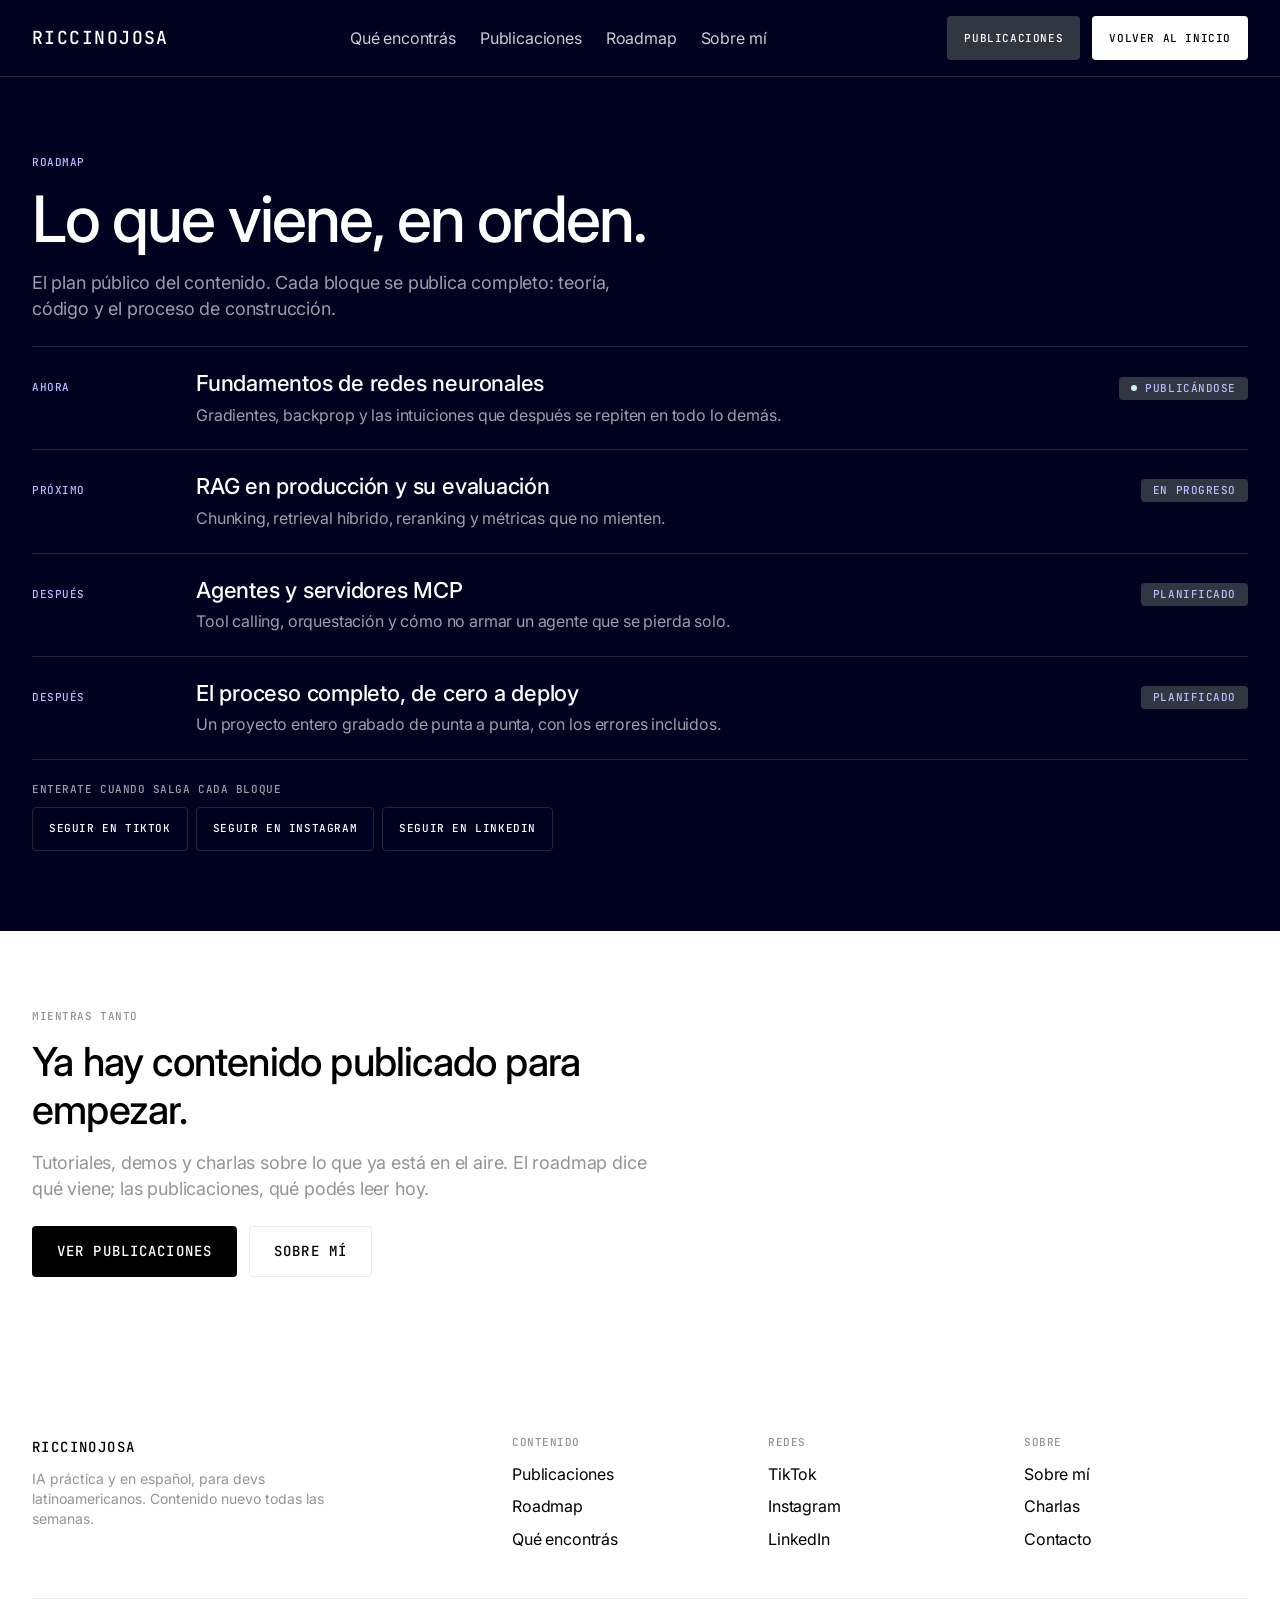
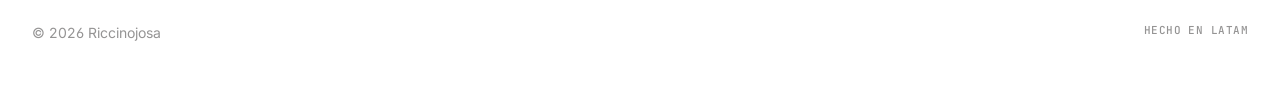
==== roadmap.html @ 115daccf "first version" ====
<!doctype html>
<html lang="es">
<head>
<meta charset="utf-8">
<meta name="viewport" content="width=device-width, initial-scale=1, viewport-fit=cover">
<title>Roadmap — Riccinojosa</title>
<meta name="description" content="El plan público del contenido de Riccinojosa: qué se está publicando ahora, qué viene después y en qué orden.">
<link rel="preconnect" href="https://fonts.googleapis.com">
<link rel="preconnect" href="https://fonts.gstatic.com" crossorigin>
<link href="https://fonts.googleapis.com/css2?family=Inter:wght@400;500&family=JetBrains+Mono:wght@400;500&display=swap" rel="stylesheet">
<link rel="stylesheet" href="styles.css">
</head>
<body id="top">

<!-- ───────── Nav ───────── -->
<header class="nav">
  <div class="container">
    <div class="nav-inner">
      <a class="wordmark" href="index.html">riccinojosa</a>
      <nav class="nav-links">
        <a href="index.html#que-encontras">Qué encontrás</a>
        <a href="index.html#publicaciones">Publicaciones</a>
        <a href="roadmap.html" aria-current="page">Roadmap</a>
        <a href="index.html#sobre-mi">Sobre mí</a>
      </nav>
      <div class="nav-actions">
        <a class="btn btn-ghost-dark" href="index.html#publicaciones">Publicaciones</a>
        <a class="btn btn-white" href="index.html">Volver al inicio</a>
      </div>
      <button class="nav-toggle" type="button" aria-label="Abrir menú" aria-expanded="false" aria-controls="nav-drawer">
        <span></span>
      </button>
    </div>
    <nav class="nav-drawer" id="nav-drawer" hidden>
      <a href="index.html#que-encontras">Qué encontrás</a>
      <a href="index.html#publicaciones">Publicaciones</a>
      <a href="roadmap.html" aria-current="page">Roadmap</a>
      <a href="index.html#sobre-mi">Sobre mí</a>
    </nav>
  </div>
</header>

<main>

<!-- ───────── Roadmap ───────── -->
<section class="band band-dark" id="roadmap">
  <div class="container stack-2xl">
    <div class="stack-lg">
      <p class="eyebrow" style="color:var(--periwinkle)">Roadmap</p>
      <h1 class="display-xxl" style="max-width:16ch">Lo que viene, en orden.</h1>
      <p class="body-lg muted-dark" style="max-width:54ch">
        El plan público del contenido. Cada bloque se publica completo: teoría, código
        y el proceso de construcción.
      </p>
    </div>

    <div class="roadmap">
      <div class="road-row">
        <p class="eyebrow">Ahora</p>
        <div>
          <h2 class="display-md">Fundamentos de redes neuronales</h2>
          <p class="muted-dark" style="margin:var(--s-sm) 0 0">Gradientes, backprop y las intuiciones que después se repiten en todo lo demás.</p>
        </div>
        <span class="badge-dark eyebrow"><span class="dot"></span>Publicándose</span>
      </div>

      <div class="road-row">
        <p class="eyebrow">Próximo</p>
        <div>
          <h2 class="display-md">RAG en producción y su evaluación</h2>
          <p class="muted-dark" style="margin:var(--s-sm) 0 0">Chunking, retrieval híbrido, reranking y métricas que no mienten.</p>
        </div>
        <span class="badge-dark eyebrow">En progreso</span>
      </div>

      <div class="road-row">
        <p class="eyebrow">Después</p>
        <div>
          <h2 class="display-md">Agentes y servidores MCP</h2>
          <p class="muted-dark" style="margin:var(--s-sm) 0 0">Tool calling, orquestación y cómo no armar un agente que se pierda solo.</p>
        </div>
        <span class="badge-dark eyebrow">Planificado</span>
      </div>

      <div class="road-row">
        <p class="eyebrow">Después</p>
        <div>
          <h2 class="display-md">El proceso completo, de cero a deploy</h2>
          <p class="muted-dark" style="margin:var(--s-sm) 0 0">Un proyecto entero grabado de punta a punta, con los errores incluidos.</p>
        </div>
        <span class="badge-dark eyebrow">Planificado</span>
      </div>
    </div>

    <div>
      <p class="eyebrow muted-dark" style="margin-bottom:var(--s-md)">Enterate cuando salga cada bloque</p>
      <div class="social-row">
        <a class="social" href="#">Seguir en TikTok</a>
        <a class="social" href="#">Seguir en Instagram</a>
        <a class="social" href="#">Seguir en LinkedIn</a>
      </div>
    </div>
  </div>
</section>

<!-- ───────── CTA ───────── -->
<section class="band band-light">
  <div class="container stack-2xl">
    <div class="stack-lg">
      <p class="eyebrow muted">Mientras tanto</p>
      <h2 class="display-xl" style="max-width:22ch">Ya hay contenido publicado para empezar.</h2>
      <p class="body-lg muted" style="max-width:56ch">
        Tutoriales, demos y charlas sobre lo que ya está en el aire. El roadmap dice
        qué viene; las publicaciones, qué podés leer hoy.
      </p>
    </div>
    <div class="btn-row">
      <a class="btn btn-primary" href="index.html#publicaciones">Ver publicaciones</a>
      <a class="btn btn-outline" href="index.html#sobre-mi">Sobre mí</a>
    </div>
  </div>
</section>

</main>

<!-- ───────── Footer ───────── -->
<footer class="footer">
  <div class="container">
    <div class="footer-grid">
      <div class="footer-col">
        <p class="wordmark" style="color:var(--ink);margin:0 0 var(--s-md)">riccinojosa</p>
        <p class="caption muted" style="max-width:34ch">
          IA práctica y en español, para devs latinoamericanos. Contenido nuevo todas las semanas.
        </p>
      </div>
      <div class="footer-col">
        <h3 class="eyebrow">Contenido</h3>
        <ul>
          <li><a href="index.html#publicaciones">Publicaciones</a></li>
          <li><a href="roadmap.html">Roadmap</a></li>
          <li><a href="index.html#que-encontras">Qué encontrás</a></li>
        </ul>
      </div>
      <div class="footer-col">
        <h3 class="eyebrow">Redes</h3>
        <ul>
          <li><a href="#">TikTok</a></li>
          <li><a href="#">Instagram</a></li>
          <li><a href="#">LinkedIn</a></li>
        </ul>
      </div>
      <div class="footer-col">
        <h3 class="eyebrow">Sobre</h3>
        <ul>
          <li><a href="index.html#sobre-mi">Sobre mí</a></li>
          <li><a href="#">Charlas</a></li>
          <li><a href="#">Contacto</a></li>
        </ul>
      </div>
    </div>
    <div class="footer-bottom caption">
      <span>© <span id="year">2026</span> Riccinojosa</span>
      <span class="mono-label">Hecho en Latam</span>
    </div>
  </div>
</footer>


<script src="app.js" defer></script>

</body>
</html>
---- styles.css ----
/* Estilos compartidos por index.html y roadmap.html.
   El gradiente de la red neuronal se aplica con atributos fill/stroke en el
   propio SVG: en una hoja externa, url(#brand) resolvería contra este archivo
   en vez de contra el documento y el degradado no pintaría. */

/* ─────────────────────────────────────────────
   Tokens — DESIGN.md
   ───────────────────────────────────────────── */
:root{
  --primary:#000000;      --on-primary:#ffffff;
  --ink:#000000;          --body:#959494;
  --canvas:#ffffff;       --canvas-soft:#ebebeb;  --hairline:#ebebeb;
  --canvas-dark:#010120;  --surface-dark-soft:#313641; --hairline-dark:#26263a;
  --on-dark:#ffffff;
  --orange:#fc4c02;       --magenta:#ef2cc1;      --periwinkle:#bdbbff; --mint:#c8f6f9;

  --r-xs:3.25px; --r-sm:4px; --r-md:8px; --r-full:9999px;

  --s-xxs:2px; --s-xs:4px; --s-sm:8px; --s-md:12px; --s-lg:16px;
  --s-xl:20px; --s-2xl:24px; --s-3xl:32px; --s-4xl:44px; --s-5xl:48px; --s-section:80px;

  --display:"Inter","Helvetica Neue",Arial,sans-serif;
  --mono:"JetBrains Mono",ui-monospace,"SF Mono",Menlo,monospace;

  --container:1280px;

  /* Fondo del hero: tiempo de cada imagen y cuántas hay.
     Al agregar o sacar una, actualizá --hero-count, el % del keyframe
     hero-flip (= 100 / count) y la lista de nth-child de abajo. */
  --hero-frame:.1s;
  --hero-count:12;
}

*,*::before,*::after{box-sizing:border-box}
html{-webkit-text-size-adjust:100%;scroll-behavior:smooth}
body{
  margin:0;
  background:var(--canvas);
  color:var(--ink);
  font-family:var(--display);
  font-size:16px;font-weight:400;line-height:20.8px;letter-spacing:-0.16px;
  font-feature-settings:"ss01";
  -webkit-font-smoothing:antialiased;
}
img{max-width:100%;display:block}
a{color:inherit;text-decoration:none}
[hidden]{display:none!important}

/* ── Escala tipográfica ── */
.display-xxl{font-size:clamp(40px,7vw,64px);font-weight:500;line-height:1.1;letter-spacing:-0.03em;margin:0}
.display-xl{font-size:clamp(30px,4.6vw,40px);font-weight:500;line-height:1.2;letter-spacing:-0.02em;margin:0}
.display-lg{font-size:clamp(24px,3vw,28px);font-weight:500;line-height:1.15;letter-spacing:-0.015em;margin:0}
.display-md{font-size:22px;font-weight:500;line-height:25.3px;letter-spacing:-0.22px;margin:0}
.body-lg{font-size:18px;font-weight:400;line-height:26px;letter-spacing:-0.18px;margin:0}
.caption{font-size:14px;line-height:19.6px;letter-spacing:0;margin:0}
.eyebrow{
  font-family:var(--mono);font-size:11px;font-weight:500;line-height:11px;
  letter-spacing:0.05em;text-transform:uppercase;margin:0;
}
.mono-label{font-family:var(--mono);font-size:11px;font-weight:500;line-height:15.4px;letter-spacing:0.04em;text-transform:uppercase}

/* ── Layout ── */
.container{max-width:var(--container);margin:0 auto;padding-inline:var(--s-3xl)}
.band{padding-block:var(--s-section)}
.band-dark{background:var(--canvas-dark);color:var(--on-dark)}
.band-light{background:var(--canvas);color:var(--ink)}
.stack-lg > * + *{margin-top:var(--s-lg)}
.stack-2xl > * + *{margin-top:var(--s-2xl)}
.muted{color:var(--body)}
.muted-dark{color:rgba(255,255,255,.62)}

/* ── Botones ── */
.btn{
  display:inline-flex;align-items:center;justify-content:center;gap:var(--s-sm);
  font-family:var(--mono);font-size:14px;font-weight:500;letter-spacing:0.08em;text-transform:uppercase;
  border-radius:var(--r-sm);border:1px solid transparent;cursor:pointer;
  padding:14px var(--s-2xl);min-height:44px;
  transition:opacity .15s ease,background-color .15s ease,transform .15s ease;
}
.btn:hover{opacity:.86}
.btn:active{transform:translateY(1px)}
.btn-primary{background:var(--primary);color:var(--on-primary)}
.btn-mint{background:var(--mint);color:var(--ink)}
.btn-white{background:var(--canvas);color:var(--ink)}
.btn-ghost-dark{background:var(--surface-dark-soft);color:var(--on-dark)}
.btn-outline{background:var(--canvas);color:var(--ink);border-color:var(--hairline);border-radius:var(--r-xs)}
.btn-row{display:flex;flex-wrap:wrap;gap:var(--s-md)}

/* ── Badges ── */
.badge-dark{
  display:inline-flex;align-items:center;gap:var(--s-sm);
  background:var(--surface-dark-soft);color:var(--on-dark);
  border-radius:var(--r-sm);padding:6px var(--s-md);
}
.badge-neutral{
  display:inline-flex;align-items:center;gap:var(--s-sm);
  background:var(--canvas-soft);color:var(--ink);border:1px solid var(--hairline);
  border-radius:var(--r-sm);padding:var(--s-xs) var(--s-sm);
}
.dot{width:6px;height:6px;border-radius:var(--r-full);background:var(--mint);flex:none}

/* ─────────────────────────────────────────────
   Nav
   ───────────────────────────────────────────── */
.nav{
  position:sticky;top:0;z-index:50;
  background:var(--canvas-dark);color:var(--on-dark);
  border-bottom:1px solid var(--hairline-dark);
  padding-block:var(--s-lg);
  padding-top:calc(var(--s-lg) + env(safe-area-inset-top,0px));
}
.nav-inner{display:flex;align-items:center;justify-content:space-between;gap:var(--s-2xl)}
.wordmark{font-family:var(--mono);font-size:14px;font-weight:500;letter-spacing:0.1em;text-transform:uppercase}
/* Solo el de la nav: la clase también la usa el logo del footer, que queda a 14px */
.nav .wordmark{font-size:18px;letter-spacing:0.08em}
.nav-links{display:flex;align-items:center;gap:var(--s-2xl)}
.nav-links a{font-size:16px;color:rgba(255,255,255,.8)}
.nav-links a:hover{color:var(--on-dark)}
.nav-actions{display:flex;align-items:center;gap:var(--s-md)}
.nav-actions .btn{padding:10px var(--s-lg);font-size:11px;letter-spacing:0.055em}
.nav-toggle{
  display:none;background:var(--surface-dark-soft);border:0;border-radius:var(--r-sm);
  width:44px;height:44px;cursor:pointer;color:var(--on-dark);align-items:center;justify-content:center;
}
.nav-toggle span{display:block;width:18px;height:1.5px;background:currentColor;position:relative}
.nav-toggle span::before,.nav-toggle span::after{content:"";position:absolute;left:0;width:18px;height:1.5px;background:currentColor}
.nav-toggle span::before{top:-6px}
.nav-toggle span::after{top:6px}
.nav-drawer{border-top:1px solid var(--hairline-dark);margin-top:var(--s-lg);padding-top:var(--s-sm)}
.nav-drawer a{display:block;padding:var(--s-md) 0;font-size:18px;color:rgba(255,255,255,.86)}

/* ─────────────────────────────────────────────
   Hero
   ───────────────────────────────────────────── */
.hero{
  position:relative;isolation:isolate;overflow:hidden;
  padding-block:calc(var(--s-section) + 16px) var(--s-section);
}
.hero > .container{position:relative;z-index:1}

/* Secuencia de imágenes en cámara rápida, de fondo */
.hero-bg{position:absolute;inset:0;z-index:0;pointer-events:none;overflow:hidden}
.hero-bg-frame{
  position:absolute;inset:0;
  background-size:cover;background-position:center;
  /* El desenfoque y la desaturación vienen horneados en los .webp
     (scripts/build_hero_bg.py). Sin filter en runtime, el navegador
     solo compone capas. */
  opacity:0;
  animation:hero-flip calc(var(--hero-frame) * var(--hero-count)) steps(1,end) infinite;
}
.hero-bg-frame:nth-child(1){animation-delay:0s}
.hero-bg-frame:nth-child(2){animation-delay:calc(var(--hero-frame) * 1)}
.hero-bg-frame:nth-child(3){animation-delay:calc(var(--hero-frame) * 2)}
.hero-bg-frame:nth-child(4){animation-delay:calc(var(--hero-frame) * 3)}
.hero-bg-frame:nth-child(5){animation-delay:calc(var(--hero-frame) * 4)}
.hero-bg-frame:nth-child(6){animation-delay:calc(var(--hero-frame) * 5)}
.hero-bg-frame:nth-child(7){animation-delay:calc(var(--hero-frame) * 6)}
.hero-bg-frame:nth-child(8){animation-delay:calc(var(--hero-frame) * 7)}
.hero-bg-frame:nth-child(9){animation-delay:calc(var(--hero-frame) * 8)}
.hero-bg-frame:nth-child(10){animation-delay:calc(var(--hero-frame) * 9)}
.hero-bg-frame:nth-child(11){animation-delay:calc(var(--hero-frame) * 10)}
.hero-bg-frame:nth-child(12){animation-delay:calc(var(--hero-frame) * 11)}
@keyframes hero-flip{
  0%{opacity:.8}
  8.3333%{opacity:0}   /* 100 / --hero-count */
  100%{opacity:0}
}
.hero-bg-scrim{
  position:absolute;inset:0;
  background:
    linear-gradient(90deg,rgba(1,1,32,.92) 0%,rgba(1,1,32,.68) 52%,rgba(1,1,32,.5) 100%),
    linear-gradient(180deg,rgba(1,1,32,.85) 0%,rgba(1,1,32,0) 28%,rgba(1,1,32,0) 68%,rgba(1,1,32,.9) 100%);
}

.hero-grid{display:grid;grid-template-columns:1fr 1fr;gap:var(--s-5xl);align-items:center}
.hero-copy{max-width:38ch}
.hero-lead{max-width:46ch}

/* ── Red neuronal del hero ──
   Las aristas son estáticas; lo único que se anima es el dash de 18 de ellas
   y la opacidad de los halos. Con pathLength="100" todas las líneas quedan
   normalizadas, así un mismo keyframe mueve el pulso a la misma velocidad
   sin importar el largo real de cada arista. */
/* Se sube respecto del centro del hero para no colgar del borde inferior,
   y se agranda. El -7% es proporcional al alto del SVG; los -40px son un
   ajuste fijo encima. El scale no afecta al translateY, porque el % se
   calcula sobre el tamaño previo a transformar. */
.hero-net{
  width:100%;height:auto;overflow:visible;
  transform:translateY(calc(-7% - 40px)) scale(1.18);
}
.net-edges line{stroke-width:1;opacity:.2}
.net-signals line{
  stroke-width:2.4;stroke-linecap:round;
  stroke-dasharray:5 95;
  animation:net-signal 1.8s linear infinite;
}
@keyframes net-signal{
  from{stroke-dashoffset:0}
  to{stroke-dashoffset:-100}
}

.net-glow{opacity:.12}
.net-nodes > g{animation:net-pulse 1.8s ease-in-out infinite}
@keyframes net-pulse{
  0%,100%{opacity:.75}
  35%{opacity:1}
}
.social-row{display:flex;flex-wrap:wrap;gap:var(--s-sm);align-items:center}
.social{
  display:inline-flex;align-items:center;gap:var(--s-sm);
  background:transparent;color:var(--on-dark);
  border:1px solid var(--hairline-dark);border-radius:var(--r-sm);
  padding:10px var(--s-lg);min-height:44px;
  font-family:var(--mono);font-size:11px;font-weight:500;letter-spacing:0.055em;text-transform:uppercase;
  transition:background-color .15s ease;
}
.social:hover{background:var(--surface-dark-soft)}
.social svg{width:14px;height:14px;flex:none}

/* ─────────────────────────────────────────────
   Stat tiles
   ───────────────────────────────────────────── */
.stats{display:grid;grid-template-columns:repeat(3,1fr);gap:var(--s-lg)}
.stat{border-radius:var(--r-sm);padding:var(--s-3xl);color:var(--ink)}
.stat-mint{background:var(--mint)}
.stat-peri{background:var(--periwinkle)}
.stat-soft{background:var(--canvas-soft)}
.stat-num{font-size:clamp(28px,3.4vw,40px);font-weight:500;line-height:1.2;letter-spacing:-0.8px;margin:0 0 var(--s-sm)}

/* ─────────────────────────────────────────────
   Cards
   ───────────────────────────────────────────── */
.grid-3{display:grid;grid-template-columns:repeat(3,1fr);gap:var(--s-lg)}
.grid-2{display:grid;grid-template-columns:repeat(2,1fr);gap:var(--s-lg)}
.card-light{
  background:var(--canvas);color:var(--ink);
  border:1px solid var(--hairline);border-radius:var(--r-sm);padding:var(--s-2xl);
}
.card-title{margin:var(--s-lg) 0 var(--s-sm)}
.card-light .eyebrow{color:var(--body)}

/* Article cards */
.article{
  background:var(--canvas);border:1px solid var(--hairline);border-radius:var(--r-sm);
  padding:var(--s-2xl);display:flex;flex-direction:column;
}
.article-thumb{
  aspect-ratio:16/9;width:100%;object-fit:cover;
  border-radius:var(--r-sm) var(--r-sm) 0 0;margin-bottom:var(--s-lg);background:var(--canvas-soft);
}
.article-byline{
  margin:var(--s-lg) 0 0;padding-top:var(--s-lg);color:var(--body);
  font-family:var(--mono);font-size:10px;line-height:14px;letter-spacing:0.05em;text-transform:uppercase;
}
.article p.muted{margin:0}
.article .spacer{margin-top:auto}

/* ─────────────────────────────────────────────
   Sobre mí
   ───────────────────────────────────────────── */
.about-grid{display:grid;grid-template-columns:5fr 7fr;gap:var(--s-5xl);align-items:start}
.about-portrait{aspect-ratio:1/1;width:100%;object-fit:cover;border-radius:var(--r-sm)}
.about-body p{margin:0 0 var(--s-lg);font-size:18px;line-height:28px;letter-spacing:-0.18px}
.about-body p:last-of-type{margin-bottom:0}
.tag-row{display:flex;flex-wrap:wrap;gap:var(--s-sm);margin-top:var(--s-2xl)}

/* ─────────────────────────────────────────────
   Roadmap
   ───────────────────────────────────────────── */
.roadmap{border-top:1px solid var(--hairline-dark)}
.road-row{
  display:grid;grid-template-columns:140px 1fr auto;gap:var(--s-2xl);align-items:baseline;
  padding:var(--s-2xl) 0;border-bottom:1px solid var(--hairline-dark);
}
.road-row .eyebrow{color:var(--periwinkle)}

/* ─────────────────────────────────────────────
   Footer
   ───────────────────────────────────────────── */
/* El footer es ahora el último elemento de la página, así que carga él
   con el inset inferior que antes aportaba el wordmark gigante. */
.footer{
  background:var(--canvas);color:var(--ink);
  padding-block:var(--s-section) calc(var(--s-5xl) + env(safe-area-inset-bottom,0px));
}
.footer-grid{display:grid;grid-template-columns:2fr 1fr 1fr 1fr;gap:var(--s-3xl)}
.footer-col h3{margin:0 0 var(--s-lg);color:var(--body)}
.footer-col ul{list-style:none;margin:0;padding:0}
.footer-col li + li{margin-top:var(--s-md)}
.footer-col a:hover{color:var(--body)}
.footer-bottom{
  display:flex;flex-wrap:wrap;gap:var(--s-lg);justify-content:space-between;
  margin-top:var(--s-5xl);padding-top:var(--s-2xl);border-top:1px solid var(--hairline);color:var(--body);
}

/* ─────────────────────────────────────────────
   Responsive
   ───────────────────────────────────────────── */
@media (max-width:991px){
  .hero-grid{grid-template-columns:1fr;gap:var(--s-3xl)}
  .hero-art{order:-1;max-width:420px}
  .hero-net{transform:none}   /* apilado arriba del texto, no hace falta subirlo */
  .hero-copy,.hero-lead{max-width:none}
  .grid-3{grid-template-columns:repeat(2,1fr)}
  .stats{grid-template-columns:1fr}
  .about-grid{grid-template-columns:1fr;gap:var(--s-3xl)}
  .about-portrait{max-width:300px}
  .footer-grid{grid-template-columns:1fr 1fr}
  .nav-links,.nav-actions{display:none}
  .nav-toggle{display:inline-flex}
}
@media (max-width:767px){
  :root{--s-section:56px}
  .container{padding-inline:var(--s-lg)}
  .grid-3,.grid-2{grid-template-columns:1fr}
  .footer-grid{grid-template-columns:1fr}
  .road-row{grid-template-columns:1fr;gap:var(--s-sm)}
  .road-row .badge-dark{justify-self:start}
  .btn-row .btn{width:100%}
}

/* Sin parpadeo ni señales para quien pide menos movimiento:
   queda una sola imagen fija y la red neuronal estática. */
@media (prefers-reduced-motion:reduce){
  .hero-bg-frame{animation:none;opacity:0}
  .hero-bg-frame:nth-child(1){opacity:.8}
  .net-signals line,.net-nodes > g{animation:none}
}
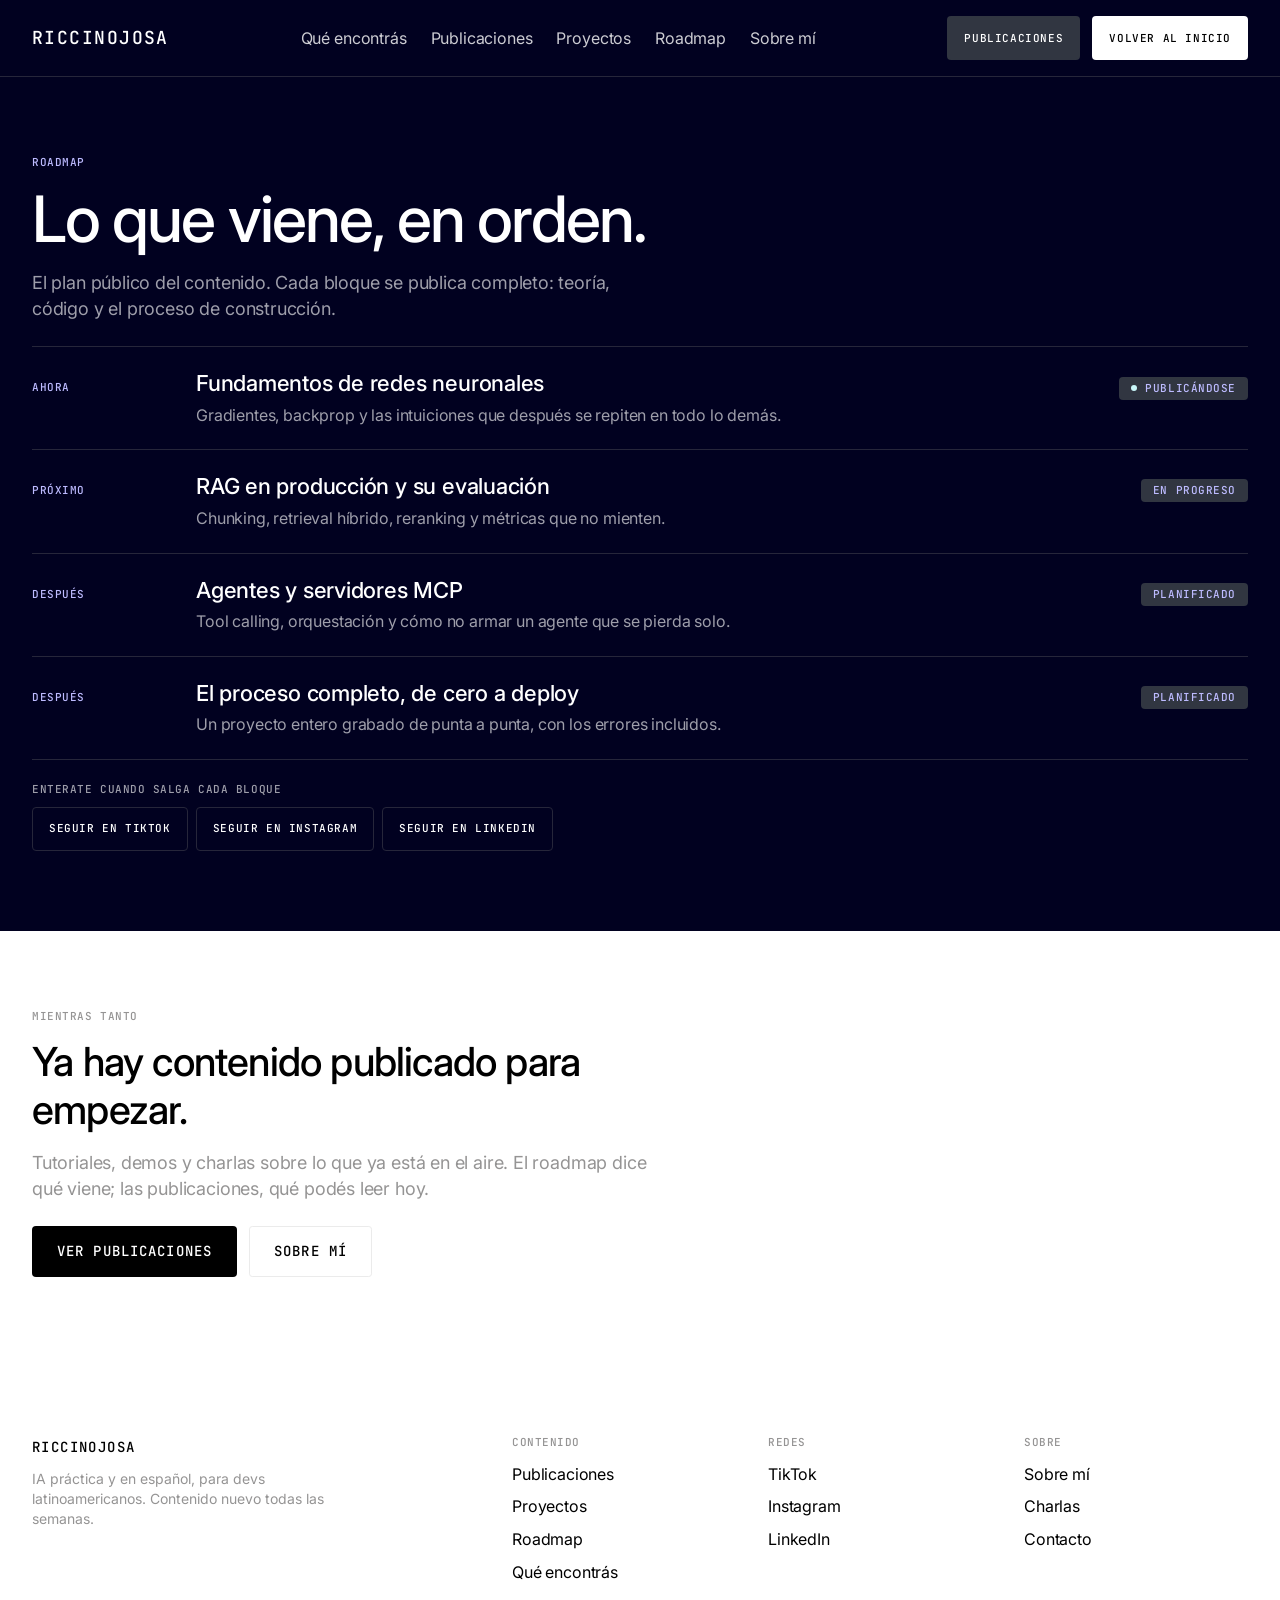
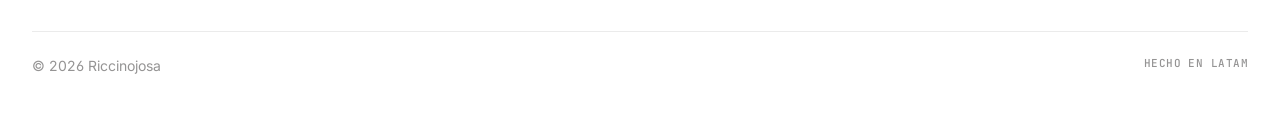
==== commit 8bcf8904: "Add projects section, use own photo in About, raise hero network" ====
--- a/roadmap.html
+++ b/roadmap.html
@@ -20,6 +20,7 @@
       <nav class="nav-links">
         <a href="index.html#que-encontras">Qué encontrás</a>
         <a href="index.html#publicaciones">Publicaciones</a>
+        <a href="index.html#proyectos">Proyectos</a>
         <a href="roadmap.html" aria-current="page">Roadmap</a>
         <a href="index.html#sobre-mi">Sobre mí</a>
       </nav>
@@ -34,6 +35,7 @@
     <nav class="nav-drawer" id="nav-drawer" hidden>
       <a href="index.html#que-encontras">Qué encontrás</a>
       <a href="index.html#publicaciones">Publicaciones</a>
+      <a href="index.html#proyectos">Proyectos</a>
       <a href="roadmap.html" aria-current="page">Roadmap</a>
       <a href="index.html#sobre-mi">Sobre mí</a>
     </nav>
@@ -137,6 +139,7 @@
         <h3 class="eyebrow">Contenido</h3>
         <ul>
           <li><a href="index.html#publicaciones">Publicaciones</a></li>
+          <li><a href="index.html#proyectos">Proyectos</a></li>
           <li><a href="roadmap.html">Roadmap</a></li>
           <li><a href="index.html#que-encontras">Qué encontrás</a></li>
         </ul>
--- a/styles.css
+++ b/styles.css
@@ -188,7 +188,7 @@
    calcula sobre el tamaño previo a transformar. */
 .hero-net{
   width:100%;height:auto;overflow:visible;
-  transform:translateY(calc(-7% - 40px)) scale(1.18);
+  transform:translateY(calc(-7% - 90px)) scale(1.18);
 }
 .net-edges line{stroke-width:1;opacity:.2}
 .net-signals line{
@@ -256,6 +256,22 @@
 }
 .article p.muted{margin:0}
 .article .spacer{margin-top:auto}
+
+/* Tarjetas de proyecto: el pie (tags + enlace) se ancla abajo para que
+   las dos tarjetas alineen aunque las descripciones midan distinto. */
+.project{display:flex;flex-direction:column}
+.project > p.muted{margin:0}
+.project-foot{margin-top:auto;padding-top:var(--s-xl)}
+.project-foot .tag-row{margin-top:0}
+.card-link{
+  display:inline-flex;align-items:center;gap:var(--s-sm);
+  margin-top:var(--s-xl);padding-bottom:3px;
+  font-family:var(--mono);font-size:11px;font-weight:500;
+  letter-spacing:0.055em;text-transform:uppercase;
+  border-bottom:1px solid var(--hairline);
+  transition:border-color .15s ease;
+}
+.card-link:hover{border-bottom-color:var(--ink)}
 
 /* ─────────────────────────────────────────────
    Sobre mí
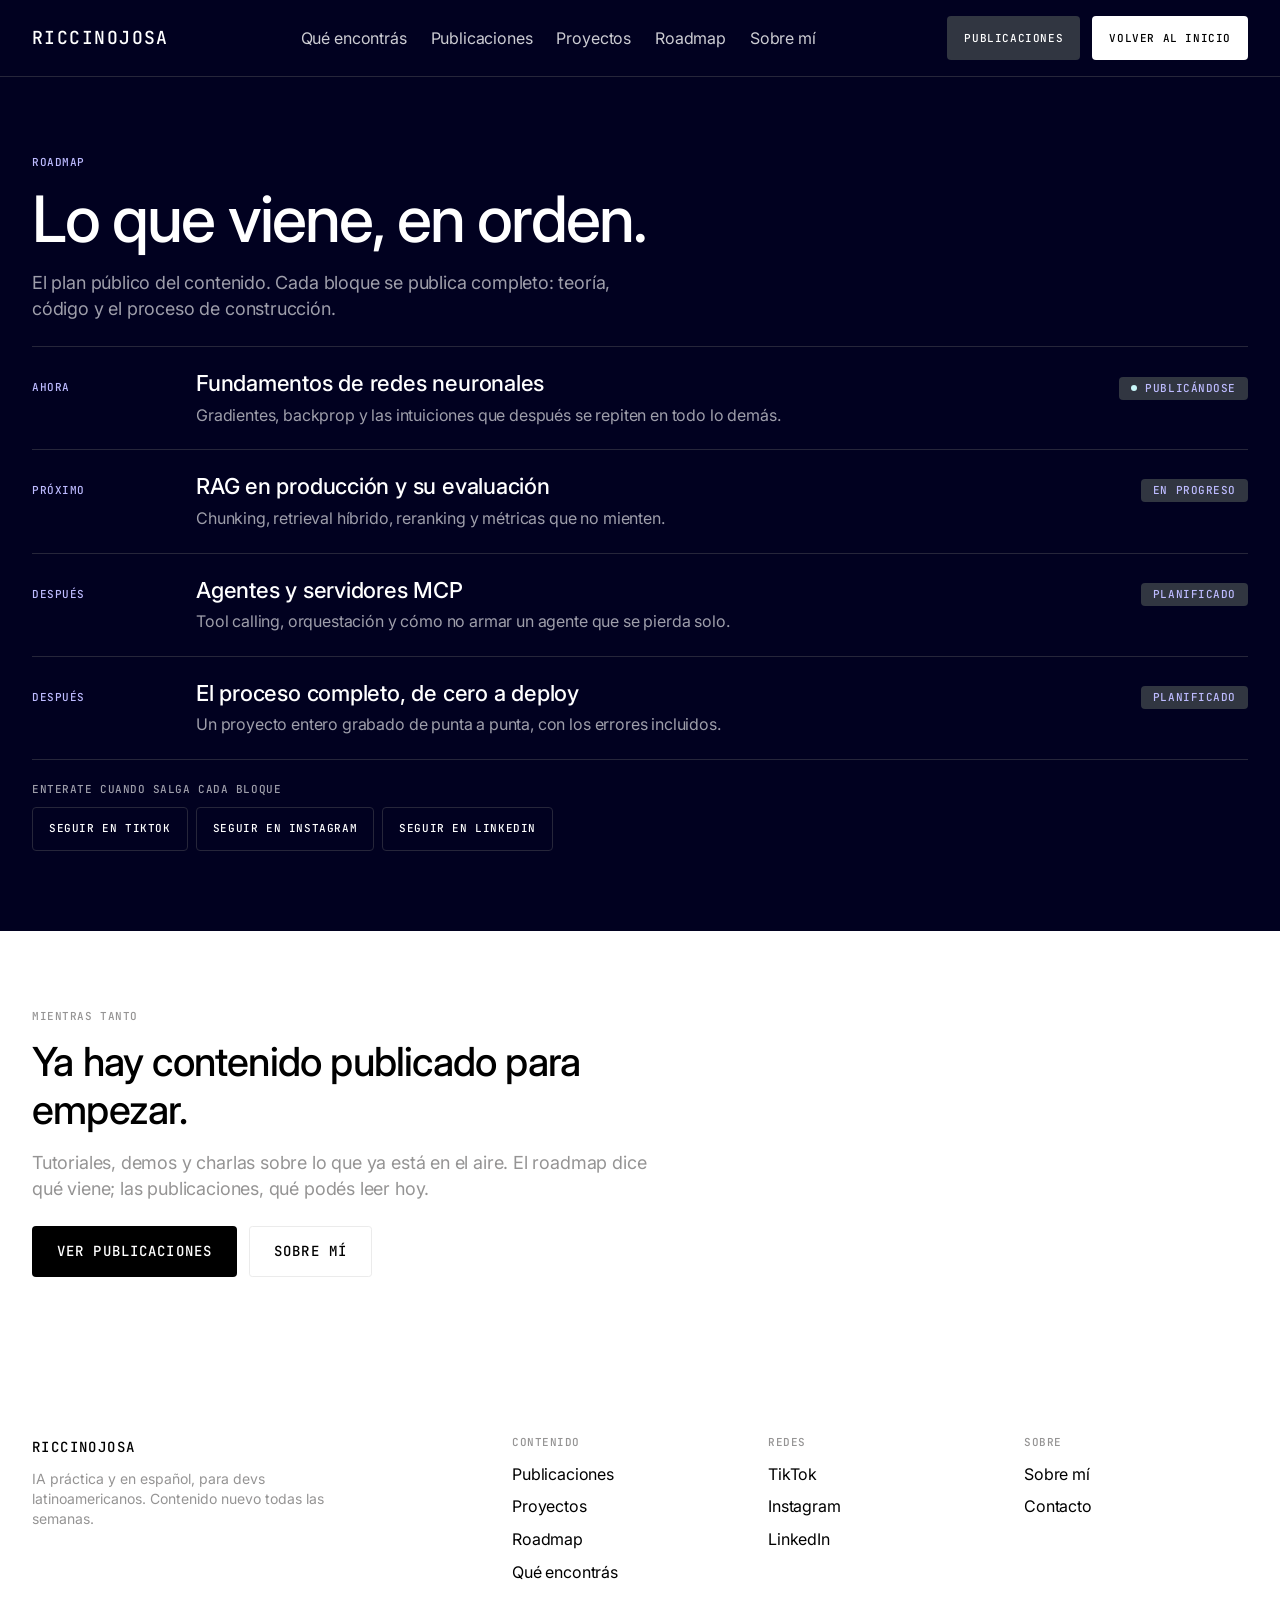
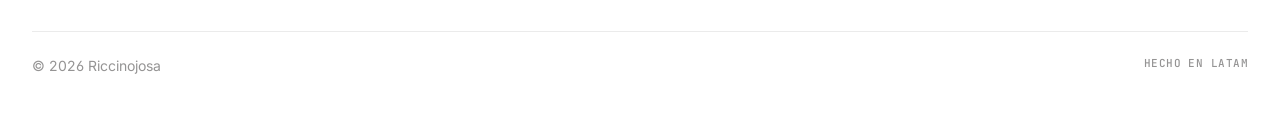
==== commit 99c816ca: "Wire up all links: TikTok posts, social profiles, contact" ====
--- a/roadmap.html
+++ b/roadmap.html
@@ -97,9 +97,9 @@
     <div>
       <p class="eyebrow muted-dark" style="margin-bottom:var(--s-md)">Enterate cuando salga cada bloque</p>
       <div class="social-row">
-        <a class="social" href="#">Seguir en TikTok</a>
-        <a class="social" href="#">Seguir en Instagram</a>
-        <a class="social" href="#">Seguir en LinkedIn</a>
+        <a class="social" href="https://www.tiktok.com/@riccinojosa" target="_blank" rel="noopener">Seguir en TikTok</a>
+        <a class="social" href="https://www.instagram.com/riccinojosa/" target="_blank" rel="noopener">Seguir en Instagram</a>
+        <a class="social" href="https://www.linkedin.com/in/riccino/" target="_blank" rel="noopener">Seguir en LinkedIn</a>
       </div>
     </div>
   </div>
@@ -147,17 +147,16 @@
       <div class="footer-col">
         <h3 class="eyebrow">Redes</h3>
         <ul>
-          <li><a href="#">TikTok</a></li>
-          <li><a href="#">Instagram</a></li>
-          <li><a href="#">LinkedIn</a></li>
+          <li><a href="https://www.tiktok.com/@riccinojosa" target="_blank" rel="noopener">TikTok</a></li>
+          <li><a href="https://www.instagram.com/riccinojosa/" target="_blank" rel="noopener">Instagram</a></li>
+          <li><a href="https://www.linkedin.com/in/riccino/" target="_blank" rel="noopener">LinkedIn</a></li>
         </ul>
       </div>
       <div class="footer-col">
         <h3 class="eyebrow">Sobre</h3>
         <ul>
           <li><a href="index.html#sobre-mi">Sobre mí</a></li>
-          <li><a href="#">Charlas</a></li>
-          <li><a href="#">Contacto</a></li>
+          <li><a href="https://www.linkedin.com/in/riccino/" target="_blank" rel="noopener">Contacto</a></li>
         </ul>
       </div>
     </div>
--- a/styles.css
+++ b/styles.css
@@ -42,7 +42,11 @@
   font-feature-settings:"ss01";
   -webkit-font-smoothing:antialiased;
 }
-img{max-width:100%;display:block}
+/* height:auto es imprescindible porque las <img> llevan atributos width/height
+   (para que el navegador reserve el espacio y la página no salte al cargar).
+   Esos atributos se aplican como estilo, así que sin esto el alto queda fijo
+   en el valor del atributo y cualquier aspect-ratio se ignora. */
+img{max-width:100%;height:auto;display:block}
 a{color:inherit;text-decoration:none}
 [hidden]{display:none!important}
 
@@ -232,6 +236,7 @@
 /* ─────────────────────────────────────────────
    Cards
    ───────────────────────────────────────────── */
+.grid-4{display:grid;grid-template-columns:repeat(4,1fr);gap:var(--s-lg)}
 .grid-3{display:grid;grid-template-columns:repeat(3,1fr);gap:var(--s-lg)}
 .grid-2{display:grid;grid-template-columns:repeat(2,1fr);gap:var(--s-lg)}
 .card-light{
@@ -246,9 +251,11 @@
   background:var(--canvas);border:1px solid var(--hairline);border-radius:var(--r-sm);
   padding:var(--s-2xl);display:flex;flex-direction:column;
 }
+/* 4:5 porque son las portadas de los carruseles, exportadas a ese formato.
+   Recortarlas a 16:9 le comería el título a cada una. */
 .article-thumb{
-  aspect-ratio:16/9;width:100%;object-fit:cover;
-  border-radius:var(--r-sm) var(--r-sm) 0 0;margin-bottom:var(--s-lg);background:var(--canvas-soft);
+  aspect-ratio:4/5;width:100%;object-fit:cover;
+  border-radius:var(--r-sm) var(--r-sm) 0 0;margin-bottom:var(--s-lg);background:var(--canvas-dark);
 }
 .article-byline{
   margin:var(--s-lg) 0 0;padding-top:var(--s-lg);color:var(--body);
@@ -256,6 +263,16 @@
 }
 .article p.muted{margin:0}
 .article .spacer{margin-top:auto}
+
+/* Enlace estirado: el <a> del pie cubre toda la tarjeta con un ::after, así
+   se puede clickear el bloque entero pero queda un solo enlace en el árbol
+   de accesibilidad. Necesita el position:relative de abajo como referencia. */
+.article{position:relative}
+.article-foot{margin-top:auto;padding-top:var(--s-lg)}
+.article-foot .article-byline{margin:0;padding:0}
+.article .card-link{margin-top:var(--s-md)}
+.article .card-link::after{content:"";position:absolute;inset:0}
+.article:hover .card-link{border-bottom-color:var(--ink)}
 
 /* Tarjetas de proyecto: el pie (tags + enlace) se ancla abajo para que
    las dos tarjetas alineen aunque las descripciones midan distinto. */
@@ -319,7 +336,7 @@
   .hero-art{order:-1;max-width:420px}
   .hero-net{transform:none}   /* apilado arriba del texto, no hace falta subirlo */
   .hero-copy,.hero-lead{max-width:none}
-  .grid-3{grid-template-columns:repeat(2,1fr)}
+  .grid-4,.grid-3{grid-template-columns:repeat(2,1fr)}
   .stats{grid-template-columns:1fr}
   .about-grid{grid-template-columns:1fr;gap:var(--s-3xl)}
   .about-portrait{max-width:300px}
@@ -330,7 +347,7 @@
 @media (max-width:767px){
   :root{--s-section:56px}
   .container{padding-inline:var(--s-lg)}
-  .grid-3,.grid-2{grid-template-columns:1fr}
+  .grid-4,.grid-3,.grid-2{grid-template-columns:1fr}
   .footer-grid{grid-template-columns:1fr}
   .road-row{grid-template-columns:1fr;gap:var(--s-sm)}
   .road-row .badge-dark{justify-self:start}
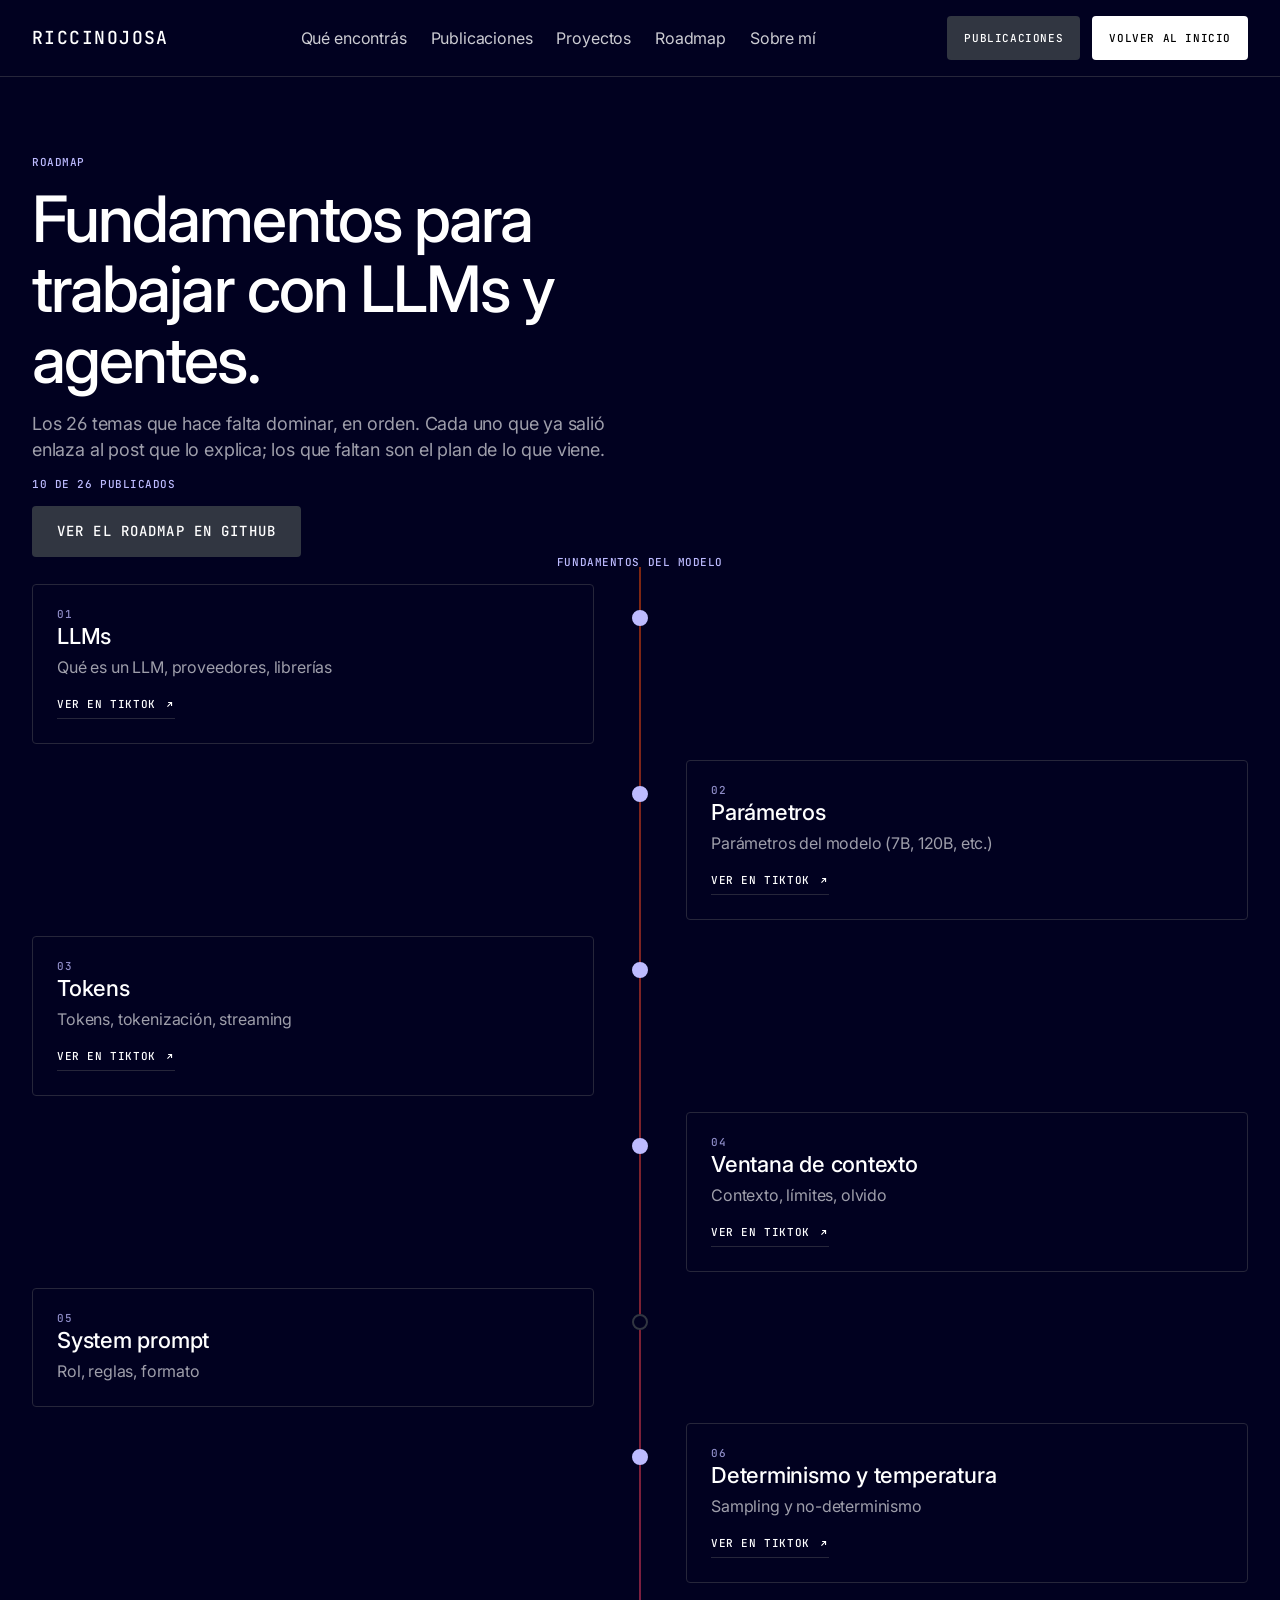
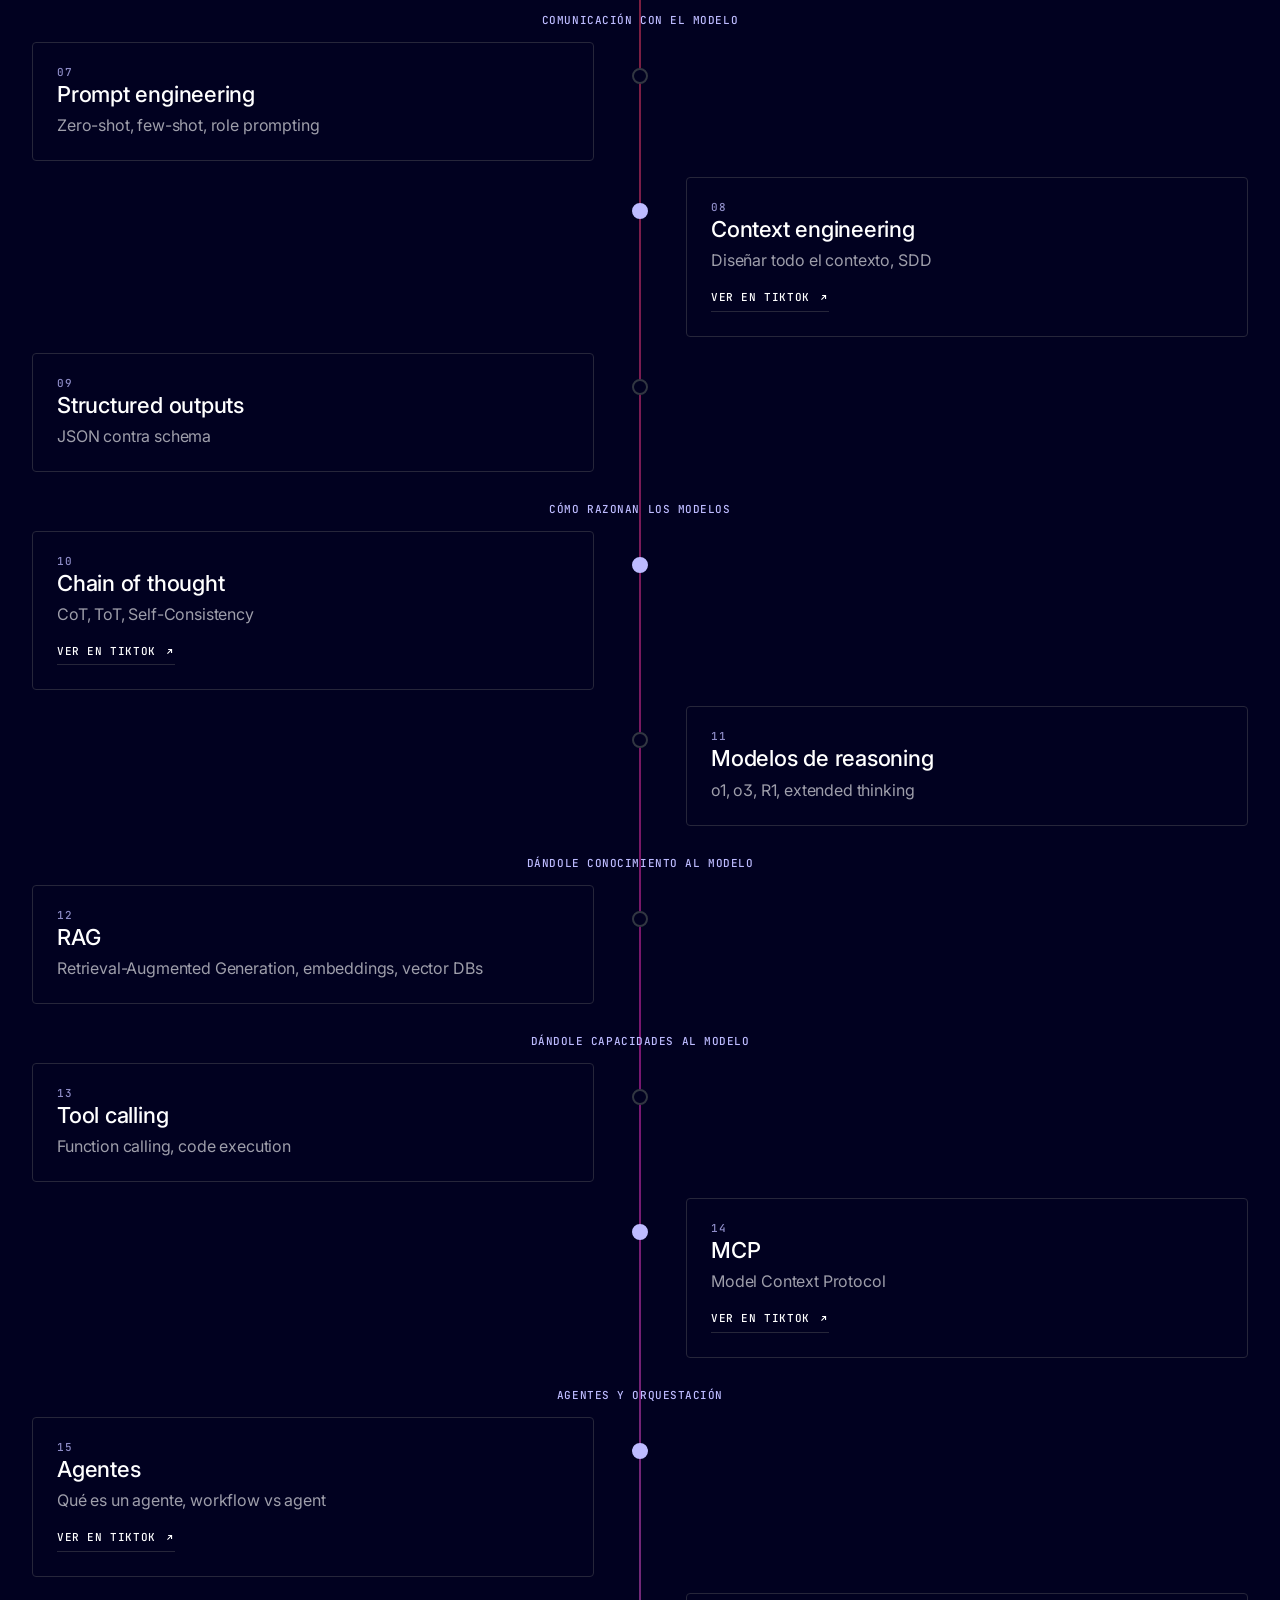
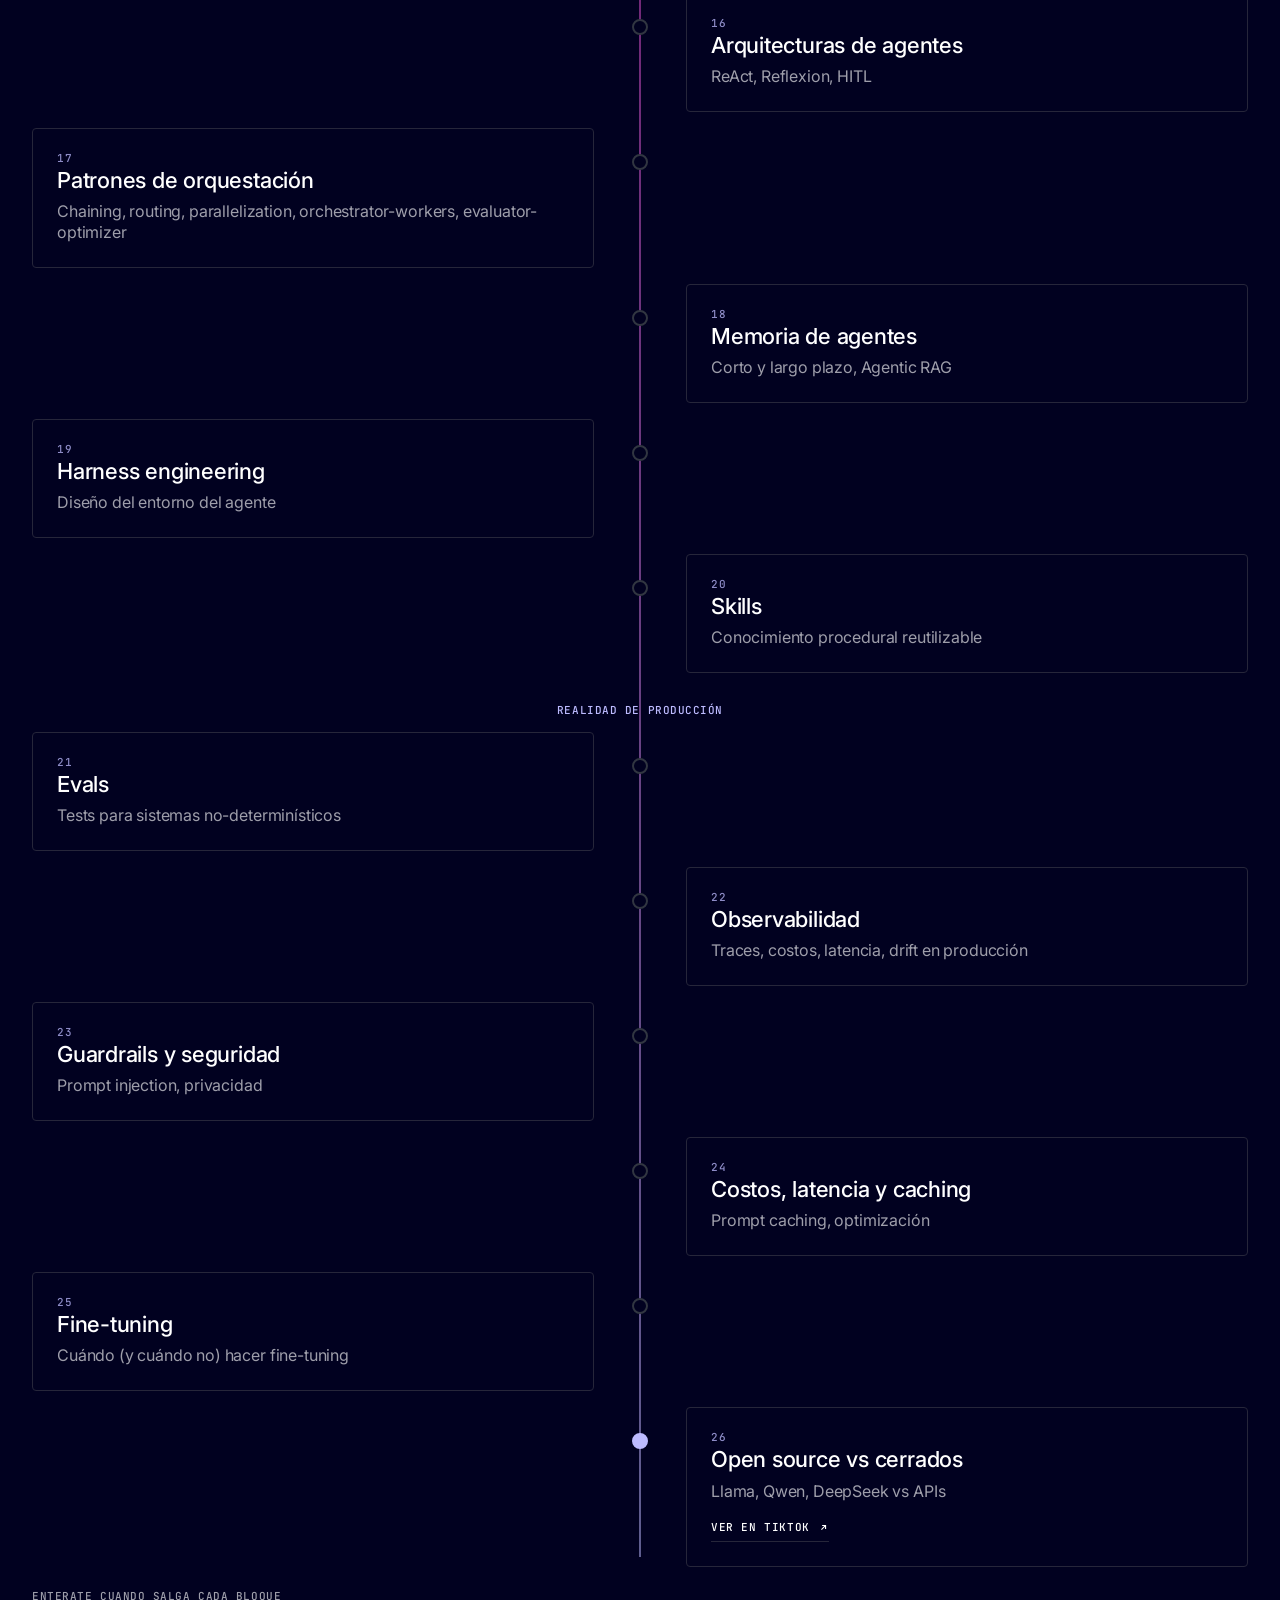
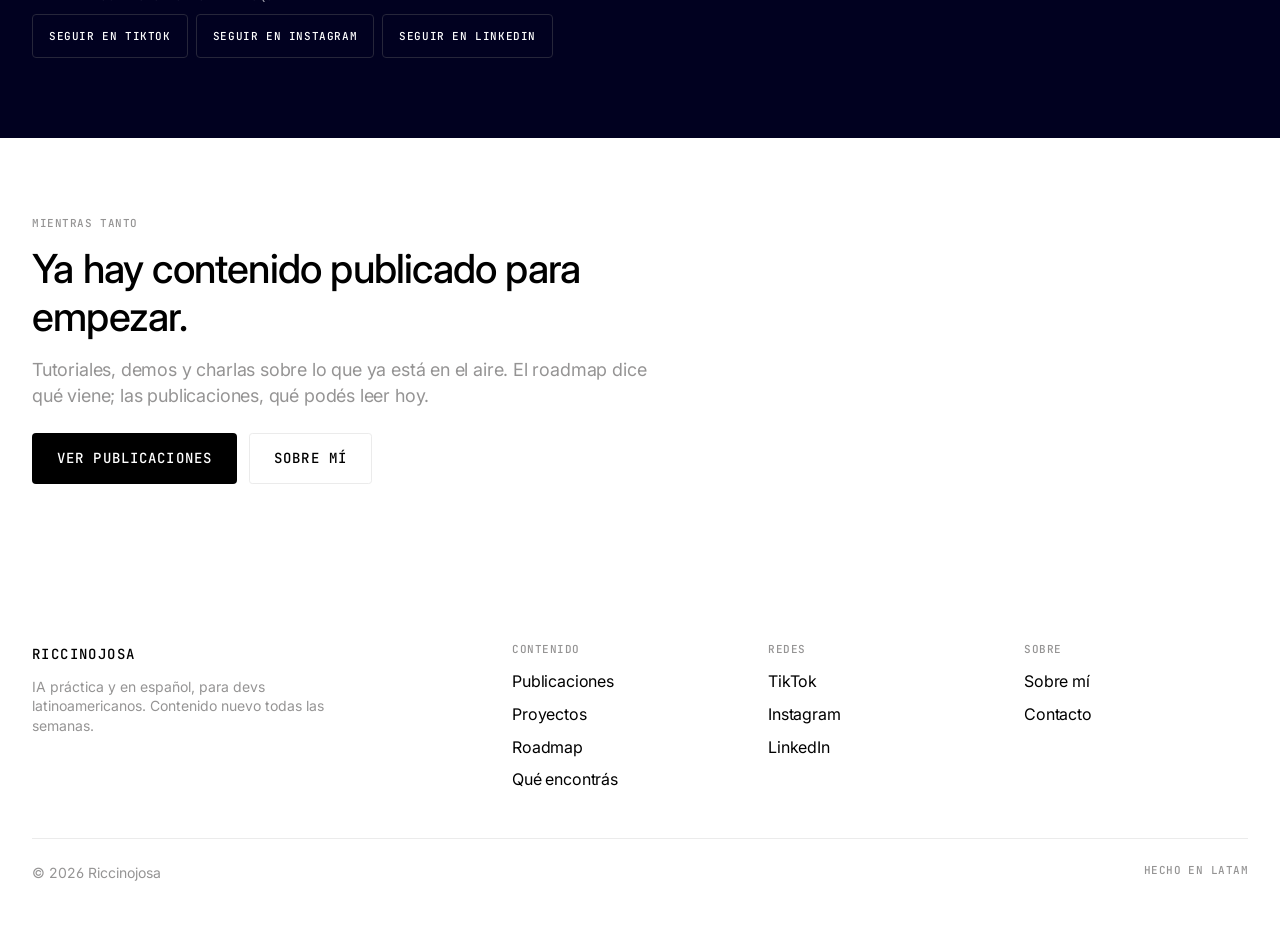
==== commit 38ff1f68: "Rebuild roadmap as a serpentine concept path from the roadmap repo" ====
--- a/roadmap.html
+++ b/roadmap.html
@@ -49,50 +49,229 @@
   <div class="container stack-2xl">
     <div class="stack-lg">
       <p class="eyebrow" style="color:var(--periwinkle)">Roadmap</p>
-      <h1 class="display-xxl" style="max-width:16ch">Lo que viene, en orden.</h1>
+      <h1 class="display-xxl" style="max-width:17ch">Fundamentos para trabajar con LLMs y agentes.</h1>
       <p class="body-lg muted-dark" style="max-width:54ch">
-        El plan público del contenido. Cada bloque se publica completo: teoría, código
-        y el proceso de construcción.
+        Los 26 temas que hace falta dominar, en orden. Cada uno que ya salió enlaza
+        al post que lo explica; los que faltan son el plan de lo que viene.
       </p>
-    </div>
-
-    <div class="roadmap">
-      <div class="road-row">
-        <p class="eyebrow">Ahora</p>
-        <div>
-          <h2 class="display-md">Fundamentos de redes neuronales</h2>
-          <p class="muted-dark" style="margin:var(--s-sm) 0 0">Gradientes, backprop y las intuiciones que después se repiten en todo lo demás.</p>
-        </div>
-        <span class="badge-dark eyebrow"><span class="dot"></span>Publicándose</span>
-      </div>
-
-      <div class="road-row">
-        <p class="eyebrow">Próximo</p>
-        <div>
-          <h2 class="display-md">RAG en producción y su evaluación</h2>
-          <p class="muted-dark" style="margin:var(--s-sm) 0 0">Chunking, retrieval híbrido, reranking y métricas que no mienten.</p>
-        </div>
-        <span class="badge-dark eyebrow">En progreso</span>
-      </div>
-
-      <div class="road-row">
-        <p class="eyebrow">Después</p>
-        <div>
-          <h2 class="display-md">Agentes y servidores MCP</h2>
-          <p class="muted-dark" style="margin:var(--s-sm) 0 0">Tool calling, orquestación y cómo no armar un agente que se pierda solo.</p>
-        </div>
-        <span class="badge-dark eyebrow">Planificado</span>
-      </div>
-
-      <div class="road-row">
-        <p class="eyebrow">Después</p>
-        <div>
-          <h2 class="display-md">El proceso completo, de cero a deploy</h2>
-          <p class="muted-dark" style="margin:var(--s-sm) 0 0">Un proyecto entero grabado de punta a punta, con los errores incluidos.</p>
-        </div>
-        <span class="badge-dark eyebrow">Planificado</span>
-      </div>
-    </div>
+      <p class="eyebrow" style="color:var(--periwinkle)">10 de 26 publicados</p>
+      <div class="btn-row">
+        <a class="btn btn-ghost-dark" href="https://github.com/Riccino22/roadmap"
+           target="_blank" rel="noopener">Ver el roadmap en GitHub</a>
+      </div>
+    </div>
+
+    <ol class="path">
+      <li class="path-group"><h2 class="eyebrow">Fundamentos del modelo</h2></li>
+      <li class="path-node lado-izq is-done">
+        <div class="path-card">
+          <p class="eyebrow path-num">01</p>
+          <h3 class="display-md">LLMs</h3>
+          <p class="muted-dark">Qué es un LLM, proveedores, librerías</p>
+          <a class="path-link" href="https://www.tiktok.com/@riccinojosa/photo/7667414161881582862" target="_blank" rel="noopener"
+             aria-label="Ver en TikTok: LLMs">Ver en TikTok <svg viewBox="0 0 16 16" width="11" height="11" fill="none" stroke="currentColor" stroke-width="1.6" aria-hidden="true"><path d="M5 11 11 5M6 5h5v5"/></svg></a>
+        </div>
+      </li>
+      <li class="path-node lado-der is-done">
+        <div class="path-card">
+          <p class="eyebrow path-num">02</p>
+          <h3 class="display-md">Parámetros</h3>
+          <p class="muted-dark">Parámetros del modelo (7B, 120B, etc.)</p>
+          <a class="path-link" href="https://www.tiktok.com/@riccinojosa/photo/7661131694287719694" target="_blank" rel="noopener"
+             aria-label="Ver en TikTok: Parámetros">Ver en TikTok <svg viewBox="0 0 16 16" width="11" height="11" fill="none" stroke="currentColor" stroke-width="1.6" aria-hidden="true"><path d="M5 11 11 5M6 5h5v5"/></svg></a>
+        </div>
+      </li>
+      <li class="path-node lado-izq is-done">
+        <div class="path-card">
+          <p class="eyebrow path-num">03</p>
+          <h3 class="display-md">Tokens</h3>
+          <p class="muted-dark">Tokens, tokenización, streaming</p>
+          <a class="path-link" href="https://www.tiktok.com/@riccinojosa/photo/7660747303589874958" target="_blank" rel="noopener"
+             aria-label="Ver en TikTok: Tokens">Ver en TikTok <svg viewBox="0 0 16 16" width="11" height="11" fill="none" stroke="currentColor" stroke-width="1.6" aria-hidden="true"><path d="M5 11 11 5M6 5h5v5"/></svg></a>
+        </div>
+      </li>
+      <li class="path-node lado-der is-done">
+        <div class="path-card">
+          <p class="eyebrow path-num">04</p>
+          <h3 class="display-md">Ventana de contexto</h3>
+          <p class="muted-dark">Contexto, límites, olvido</p>
+          <a class="path-link" href="https://www.tiktok.com/@riccinojosa/photo/7661545583848541453" target="_blank" rel="noopener"
+             aria-label="Ver en TikTok: Ventana de contexto">Ver en TikTok <svg viewBox="0 0 16 16" width="11" height="11" fill="none" stroke="currentColor" stroke-width="1.6" aria-hidden="true"><path d="M5 11 11 5M6 5h5v5"/></svg></a>
+        </div>
+      </li>
+      <li class="path-node lado-izq is-next">
+        <div class="path-card">
+          <p class="eyebrow path-num">05</p>
+          <h3 class="display-md">System prompt</h3>
+          <p class="muted-dark">Rol, reglas, formato</p>
+        </div>
+      </li>
+      <li class="path-node lado-der is-done">
+        <div class="path-card">
+          <p class="eyebrow path-num">06</p>
+          <h3 class="display-md">Determinismo y temperatura</h3>
+          <p class="muted-dark">Sampling y no-determinismo</p>
+          <a class="path-link" href="https://www.tiktok.com/@riccinojosa/photo/7661125250213514510" target="_blank" rel="noopener"
+             aria-label="Ver en TikTok: Determinismo y temperatura">Ver en TikTok <svg viewBox="0 0 16 16" width="11" height="11" fill="none" stroke="currentColor" stroke-width="1.6" aria-hidden="true"><path d="M5 11 11 5M6 5h5v5"/></svg></a>
+        </div>
+      </li>
+      <li class="path-group"><h2 class="eyebrow">Comunicación con el modelo</h2></li>
+      <li class="path-node lado-izq is-next">
+        <div class="path-card">
+          <p class="eyebrow path-num">07</p>
+          <h3 class="display-md">Prompt engineering</h3>
+          <p class="muted-dark">Zero-shot, few-shot, role prompting</p>
+        </div>
+      </li>
+      <li class="path-node lado-der is-done">
+        <div class="path-card">
+          <p class="eyebrow path-num">08</p>
+          <h3 class="display-md">Context engineering</h3>
+          <p class="muted-dark">Diseñar todo el contexto, SDD</p>
+          <a class="path-link" href="https://www.tiktok.com/@riccinojosa/photo/7661835073930398990" target="_blank" rel="noopener"
+             aria-label="Ver en TikTok: Context engineering">Ver en TikTok <svg viewBox="0 0 16 16" width="11" height="11" fill="none" stroke="currentColor" stroke-width="1.6" aria-hidden="true"><path d="M5 11 11 5M6 5h5v5"/></svg></a>
+        </div>
+      </li>
+      <li class="path-node lado-izq is-next">
+        <div class="path-card">
+          <p class="eyebrow path-num">09</p>
+          <h3 class="display-md">Structured outputs</h3>
+          <p class="muted-dark">JSON contra schema</p>
+        </div>
+      </li>
+      <li class="path-group"><h2 class="eyebrow">Cómo razonan los modelos</h2></li>
+      <li class="path-node lado-izq is-done">
+        <div class="path-card">
+          <p class="eyebrow path-num">10</p>
+          <h3 class="display-md">Chain of thought</h3>
+          <p class="muted-dark">CoT, ToT, Self-Consistency</p>
+          <a class="path-link" href="https://www.tiktok.com/@riccinojosa/photo/7664110683826539789" target="_blank" rel="noopener"
+             aria-label="Ver en TikTok: Chain of thought">Ver en TikTok <svg viewBox="0 0 16 16" width="11" height="11" fill="none" stroke="currentColor" stroke-width="1.6" aria-hidden="true"><path d="M5 11 11 5M6 5h5v5"/></svg></a>
+        </div>
+      </li>
+      <li class="path-node lado-der is-next">
+        <div class="path-card">
+          <p class="eyebrow path-num">11</p>
+          <h3 class="display-md">Modelos de reasoning</h3>
+          <p class="muted-dark">o1, o3, R1, extended thinking</p>
+        </div>
+      </li>
+      <li class="path-group"><h2 class="eyebrow">Dándole conocimiento al modelo</h2></li>
+      <li class="path-node lado-izq is-next">
+        <div class="path-card">
+          <p class="eyebrow path-num">12</p>
+          <h3 class="display-md">RAG</h3>
+          <p class="muted-dark">Retrieval-Augmented Generation, embeddings, vector DBs</p>
+        </div>
+      </li>
+      <li class="path-group"><h2 class="eyebrow">Dándole capacidades al modelo</h2></li>
+      <li class="path-node lado-izq is-next">
+        <div class="path-card">
+          <p class="eyebrow path-num">13</p>
+          <h3 class="display-md">Tool calling</h3>
+          <p class="muted-dark">Function calling, code execution</p>
+        </div>
+      </li>
+      <li class="path-node lado-der is-done">
+        <div class="path-card">
+          <p class="eyebrow path-num">14</p>
+          <h3 class="display-md">MCP</h3>
+          <p class="muted-dark">Model Context Protocol</p>
+          <a class="path-link" href="https://www.tiktok.com/@riccinojosa/photo/7672408701935815950" target="_blank" rel="noopener"
+             aria-label="Ver en TikTok: MCP">Ver en TikTok <svg viewBox="0 0 16 16" width="11" height="11" fill="none" stroke="currentColor" stroke-width="1.6" aria-hidden="true"><path d="M5 11 11 5M6 5h5v5"/></svg></a>
+        </div>
+      </li>
+      <li class="path-group"><h2 class="eyebrow">Agentes y orquestación</h2></li>
+      <li class="path-node lado-izq is-done">
+        <div class="path-card">
+          <p class="eyebrow path-num">15</p>
+          <h3 class="display-md">Agentes</h3>
+          <p class="muted-dark">Qué es un agente, workflow vs agent</p>
+          <a class="path-link" href="https://www.tiktok.com/@riccinojosa/photo/7674524020863159565" target="_blank" rel="noopener"
+             aria-label="Ver en TikTok: Agentes">Ver en TikTok <svg viewBox="0 0 16 16" width="11" height="11" fill="none" stroke="currentColor" stroke-width="1.6" aria-hidden="true"><path d="M5 11 11 5M6 5h5v5"/></svg></a>
+        </div>
+      </li>
+      <li class="path-node lado-der is-next">
+        <div class="path-card">
+          <p class="eyebrow path-num">16</p>
+          <h3 class="display-md">Arquitecturas de agentes</h3>
+          <p class="muted-dark">ReAct, Reflexion, HITL</p>
+        </div>
+      </li>
+      <li class="path-node lado-izq is-next">
+        <div class="path-card">
+          <p class="eyebrow path-num">17</p>
+          <h3 class="display-md">Patrones de orquestación</h3>
+          <p class="muted-dark">Chaining, routing, parallelization, orchestrator-workers, evaluator-optimizer</p>
+        </div>
+      </li>
+      <li class="path-node lado-der is-next">
+        <div class="path-card">
+          <p class="eyebrow path-num">18</p>
+          <h3 class="display-md">Memoria de agentes</h3>
+          <p class="muted-dark">Corto y largo plazo, Agentic RAG</p>
+        </div>
+      </li>
+      <li class="path-node lado-izq is-next">
+        <div class="path-card">
+          <p class="eyebrow path-num">19</p>
+          <h3 class="display-md">Harness engineering</h3>
+          <p class="muted-dark">Diseño del entorno del agente</p>
+        </div>
+      </li>
+      <li class="path-node lado-der is-next">
+        <div class="path-card">
+          <p class="eyebrow path-num">20</p>
+          <h3 class="display-md">Skills</h3>
+          <p class="muted-dark">Conocimiento procedural reutilizable</p>
+        </div>
+      </li>
+      <li class="path-group"><h2 class="eyebrow">Realidad de producción</h2></li>
+      <li class="path-node lado-izq is-next">
+        <div class="path-card">
+          <p class="eyebrow path-num">21</p>
+          <h3 class="display-md">Evals</h3>
+          <p class="muted-dark">Tests para sistemas no-determinísticos</p>
+        </div>
+      </li>
+      <li class="path-node lado-der is-next">
+        <div class="path-card">
+          <p class="eyebrow path-num">22</p>
+          <h3 class="display-md">Observabilidad</h3>
+          <p class="muted-dark">Traces, costos, latencia, drift en producción</p>
+        </div>
+      </li>
+      <li class="path-node lado-izq is-next">
+        <div class="path-card">
+          <p class="eyebrow path-num">23</p>
+          <h3 class="display-md">Guardrails y seguridad</h3>
+          <p class="muted-dark">Prompt injection, privacidad</p>
+        </div>
+      </li>
+      <li class="path-node lado-der is-next">
+        <div class="path-card">
+          <p class="eyebrow path-num">24</p>
+          <h3 class="display-md">Costos, latencia y caching</h3>
+          <p class="muted-dark">Prompt caching, optimización</p>
+        </div>
+      </li>
+      <li class="path-node lado-izq is-next">
+        <div class="path-card">
+          <p class="eyebrow path-num">25</p>
+          <h3 class="display-md">Fine-tuning</h3>
+          <p class="muted-dark">Cuándo (y cuándo no) hacer fine-tuning</p>
+        </div>
+      </li>
+      <li class="path-node lado-der is-done">
+        <div class="path-card">
+          <p class="eyebrow path-num">26</p>
+          <h3 class="display-md">Open source vs cerrados</h3>
+          <p class="muted-dark">Llama, Qwen, DeepSeek vs APIs</p>
+          <a class="path-link" href="https://www.tiktok.com/@riccinojosa/photo/7669249196033084685" target="_blank" rel="noopener"
+             aria-label="Ver en TikTok: Open source vs cerrados">Ver en TikTok <svg viewBox="0 0 16 16" width="11" height="11" fill="none" stroke="currentColor" stroke-width="1.6" aria-hidden="true"><path d="M5 11 11 5M6 5h5v5"/></svg></a>
+        </div>
+      </li>
+    </ol>
 
     <div>
       <p class="eyebrow muted-dark" style="margin-bottom:var(--s-md)">Enterate cuando salga cada bloque</p>
--- a/styles.css
+++ b/styles.css
@@ -300,14 +300,79 @@
 .tag-row{display:flex;flex-wrap:wrap;gap:var(--s-sm);margin-top:var(--s-2xl)}
 
 /* ─────────────────────────────────────────────
-   Roadmap
-   ───────────────────────────────────────────── */
-.roadmap{border-top:1px solid var(--hairline-dark)}
-.road-row{
-  display:grid;grid-template-columns:140px 1fr auto;gap:var(--s-2xl);align-items:baseline;
-  padding:var(--s-2xl) 0;border-bottom:1px solid var(--hairline-dark);
-}
-.road-row .eyebrow{color:var(--periwinkle)}
+   Camino de conceptos (roadmap)
+   ─────────────────────────────────────────────
+   Serpentina en desktop, columna en móvil. Es un <ol> real: el "dibujo" son
+   la línea y los puntos, hechos con pseudo-elementos, así que el contenido
+   sigue siendo navegable por teclado, legible por lectores de pantalla e
+   indexable. Nada está posicionado en coordenadas fijas, por eso reflowea
+   en vez de necesitar zoom como los diagramas de ancho fijo. */
+.path{position:relative;list-style:none;margin:0;padding:0 0 0 44px}
+
+/* La línea del camino usa el gradiente de marca, el mismo objeto que la
+   red neuronal del hero. */
+.path::before{
+  content:"";position:absolute;top:10px;bottom:10px;left:7px;width:2px;
+  background:linear-gradient(180deg,var(--orange),var(--magenta),var(--periwinkle));
+  opacity:.5;
+}
+.path-group{
+  margin:var(--s-3xl) 0 var(--s-lg);color:var(--periwinkle);
+  position:relative;
+}
+.path-group:first-child{margin-top:0}
+.path-node{position:relative;margin-bottom:var(--s-lg)}
+
+/* El punto sobre la línea */
+.path-node::before{
+  content:"";position:absolute;top:26px;left:-44px;
+  width:16px;height:16px;border-radius:var(--r-full);
+  background:var(--canvas-dark);border:2px solid var(--periwinkle);
+}
+.path-node.is-done::before{background:var(--periwinkle)}
+.path-node.is-now::before{
+  background:var(--mint);border-color:var(--mint);
+  box-shadow:0 0 0 5px rgba(200,246,249,.18);
+}
+.path-node.is-next::before{border-color:var(--surface-dark-soft)}
+
+.path-card{
+  position:relative;
+  background:var(--canvas-dark);border:1px solid var(--hairline-dark);
+  border-radius:var(--r-sm);padding:var(--s-2xl);
+}
+.path-card h3{margin:var(--s-xs) 0 var(--s-sm)}
+.path-card p{margin:0}
+.path-num{color:var(--periwinkle);opacity:.75}
+.path-badge{margin-top:var(--s-lg)!important}
+
+/* Los pendientes se leen igual que los publicados: la única diferencia es el
+   punto hueco sobre la línea y que no llevan enlace al post. */
+
+/* Enlace estirado, igual que en las tarjetas de publicaciones */
+.path-link{
+  display:inline-flex;align-items:center;gap:var(--s-sm);
+  margin-top:var(--s-lg);padding-bottom:3px;
+  font-family:var(--mono);font-size:11px;font-weight:500;
+  letter-spacing:0.055em;text-transform:uppercase;color:var(--on-dark);
+  border-bottom:1px solid var(--hairline-dark);
+  transition:border-color .15s ease;
+}
+.path-link::after{content:"";position:absolute;inset:0}
+.path-card:hover .path-link{border-bottom-color:var(--periwinkle)}
+
+@media (min-width:768px){
+  /* Serpentina: la línea pasa al centro y los nodos alternan a los lados */
+  .path{padding:0}
+  .path::before{left:50%;margin-left:-1px}
+  /* El lado viene como clase desde el HTML y no de nth-of-type, porque los
+     títulos de grupo también son <li> y desfasarían la alternancia. */
+  .path-node{width:calc(50% - 46px);margin-bottom:var(--s-lg)}
+  .path-node.lado-izq::before{left:auto;right:-54px}
+  .path-node.lado-der{margin-left:calc(50% + 46px)}
+  .path-node.lado-der::before{right:auto;left:-54px}
+  .path-group{text-align:center}
+}
 
 /* ─────────────────────────────────────────────
    Footer
